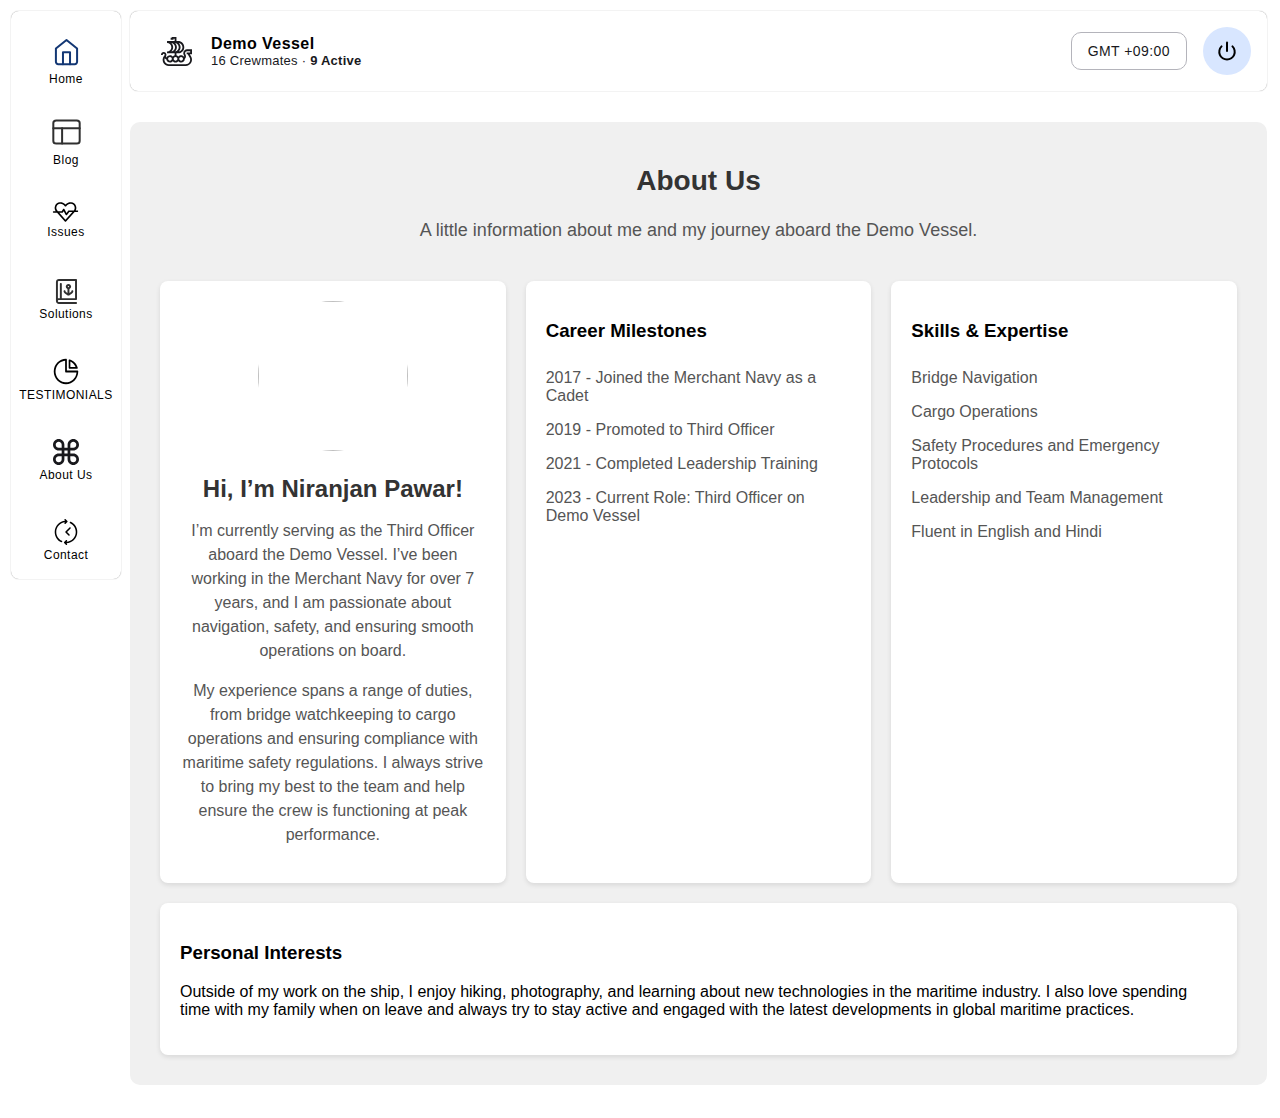
==== aboutMe.html @ b2aa326a "done" ====
<!DOCTYPE html>
<html lang="en">

<head>
    <meta charset="UTF-8">
    <meta name="viewport" content="width=device-width, initial-scale=1.0">
    <title>About Me - Ship Dashboard</title>
    <link rel="stylesheet" href="./css/index.css">
    <link rel="stylesheet" href="./css/headerBar.css">
    <link rel="stylesheet" href="./css/menuBar.css">
    <link rel="stylesheet" href="./css/content.css">
    <link rel="stylesheet" href="./css/aboutMe.css"> <!-- Add custom styles for About Me -->
</head>

<body>

    <div id="main">
        <!-- MenuBar will be injected here -->
        <div id="menuBarContainer"></div>

        <!-- Main Content -->
        <div id="mainBody">
            <!-- HeaderBar Component -->
            <div id="headerBar">
                <div id="aboutUser">
                    <img src="./img/ship.svg" id="shipIcon" />
                    <div>
                        <div id="title">Demo Vessel</div>
                        <div id="crewmates">16 Crewmates · <span>9 Active</span></div>
                    </div>
                </div>
                <div id="time-logout">
                    <div id="time">GMT +09:00</div>
                    <img src="./img/logoutBtn.svg" />
                </div>
            </div>

            <!-- About Me Content -->
            <div id="content">
                <div id="aboutMe">
                    <div id="aboutMeTitle">
                        <h2>About Us</h2>
                        <p>A little information about me and my journey aboard the Demo Vessel.</p>
                    </div>

                    <div id="aboutMeContainer">
                        <div class="aboutMeSection">
                            <img src="./img/niranjan.jpg" class="aboutMeImage" />
                            <div class="aboutMeInfo">
                                <h3>Hi, I’m Niranjan Pawar!</h3>
                                <p>I’m currently serving as the Third Officer aboard the Demo Vessel. I’ve been working
                                    in the Merchant Navy for over 7 years, and I am passionate about navigation, safety,
                                    and ensuring smooth operations on board.</p>
                                <p>My experience spans a range of duties, from bridge watchkeeping to cargo operations
                                    and ensuring compliance with maritime safety regulations. I always strive to bring
                                    my best to the team and help ensure the crew is functioning at peak performance.</p>
                            </div>
                        </div>

                        <div class="aboutMeSection">
                            <h3>Career Milestones</h3>
                            <ul>
                                <li>2017 - Joined the Merchant Navy as a Cadet</li>
                                <li>2019 - Promoted to Third Officer</li>
                                <li>2021 - Completed Leadership Training</li>
                                <li>2023 - Current Role: Third Officer on Demo Vessel</li>
                            </ul>
                        </div>

                        <div class="aboutMeSection">
                            <h3>Skills & Expertise</h3>
                            <ul>
                                <li>Bridge Navigation</li>
                                <li>Cargo Operations</li>
                                <li>Safety Procedures and Emergency Protocols</li>
                                <li>Leadership and Team Management</li>
                                <li>Fluent in English and Hindi</li>
                            </ul>
                        </div>

                        <div class="aboutMeSection">
                            <h3>Personal Interests</h3>
                            <p>Outside of my work on the ship, I enjoy hiking, photography, and learning about new
                                technologies in the maritime industry. I also love spending time with my family when on
                                leave and always try to stay active and engaged with the latest developments in global
                                maritime practices.</p>
                        </div>
                    </div>
                </div>
            </div>
        </div>
    </div>

    <script src="./app.js"></script>
</body>

</html>
---- css/index.css ----
body {
  margin: 0;
  font-family: -apple-system, BlinkMacSystemFont, 'Segoe UI', 'Roboto', 'Oxygen',
    'Ubuntu', 'Cantarell', 'Fira Sans', 'Droid Sans', 'Helvetica Neue',
    sans-serif;
  -webkit-font-smoothing: antialiased;
  -moz-osx-font-smoothing: grayscale;
}

#main {
  margin: 11px 13px 13px 11px;
  display: flex;
}

#mainBody {
  width: 100%;
  margin-left: 9px;
}
---- css/headerBar.css ----
#headerBar {
    height: 80px;
    box-shadow: 0px 0px 1px rgba(0, 0, 0, 0.48);
    border-radius: 8px;
    display: flex;
    align-items: center;
    justify-content: space-between;
}

#aboutUser {
    display: flex;
    align-items: center;
    justify-content: center;
    margin-left: 31px;
}

#shipIcon {
    margin-right: 19px;
}

#title {
    font-weight: 600;
    font-size: 16px;
    letter-spacing: 0.44px;
}

#crewmates {
    font-weight: 400;
    font-size: 13px;
    letter-spacing: 0.25px;
    color: #19191D;
}

#crewmates span {
    font-weight: 550;
}

#time-logout {
    display: flex;
    justify-content: center;
    align-items: center;
    margin-right: 16px;
}

#time {
    padding: 6.09px 16px;
    margin-right: 16px;
    color: #19191D;
    border: 1px solid #B4B4BB;
    border-radius: 10px;
    font-weight: 400;
    font-size: 14px;
    line-height: 24px;
    letter-spacing: 0.44px;
}
---- css/menuBar.css ----
#menuBar {
  text-align: center;
  background: #ffffff;
  box-shadow: 0px 0px 1px rgba(0, 0, 0, 0.48);
  border-radius: 8px;
  padding: 8px 6px 0px 6px;
}

.menus {
  margin: auto;
  height: 78px;
  width: 98px;
  margin: 2px auto;
  display: flex;
  justify-content: center;
  align-items: center;
  font-style: normal;
  font-weight: 500;
  font-size: 12px;
  letter-spacing: 0.44px;
  cursor: pointer;
}

.menus:hover {
  background: #d8e6ff;
  border-radius: 8px;
}

.menus a {
  text-decoration: none;
  color: #000000;
}

.homeMenu {
  background: #d8e6ff;
  border-radius: 8px;
}
---- css/content.css ----
#content {
    margin-top: 11px;
    display: flex;
    justify-content: space-between;
}
---- css/aboutMe.css ----
/* aboutMe.css */
#aboutMe {
  padding: 20px;
  background-color: #f0f0f0;
  border-radius: 10px;
  margin: 20px 0;
}

#aboutMeTitle {
  text-align: center;
  margin-bottom: 30px;
}

#aboutMeTitle h2 {
  font-size: 28px;
  color: #333;
  font-weight: bold;
}

#aboutMeTitle p {
  color: #555;
  font-size: 18px;
}

#aboutMeContainer {
  display: flex;
  flex-wrap: wrap;
  justify-content: space-around;
}

.aboutMeSection {
  background-color: white;
  padding: 20px;
  margin: 10px;
  border-radius: 8px;
  box-shadow: 0 2px 5px rgba(0, 0, 0, 0.1);
  width: 300px;
  flex-grow: 1;
}

.aboutMeImage {
  width: 150px;
  height: 150px;
  border-radius: 50%;
  margin-bottom: 20px;
  display: block;
  margin-left: auto;
  margin-right: auto;
}

.aboutMeInfo {
  text-align: center;
}

.aboutMeInfo h3 {
  font-size: 24px;
  color: #333;
  margin-bottom: 15px;
}

.aboutMeInfo p {
  font-size: 16px;
  color: #555;
  line-height: 1.5;
}

.aboutMeSection ul {
  list-style-type: none;
  padding: 0;
}

.aboutMeSection ul li {
  font-size: 16px;
  color: #555;
  padding: 8px 0;
}
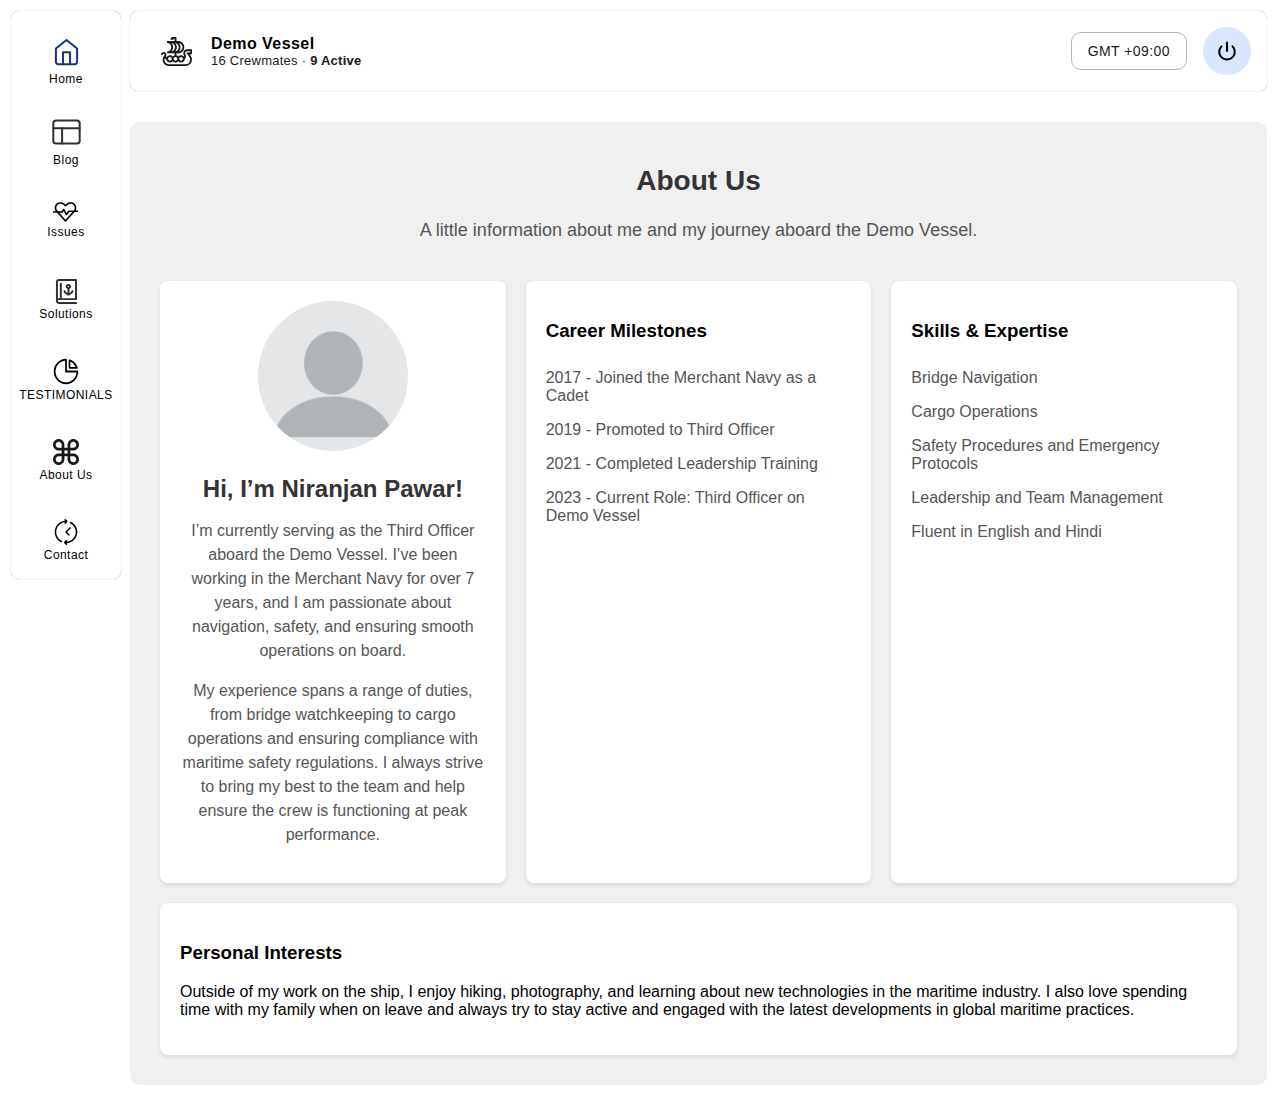
==== commit ae4ac787: "Update aboutMe.html to use a generic profile image" ====
--- a/aboutMe.html
+++ b/aboutMe.html
@@ -45,7 +45,7 @@
 
                     <div id="aboutMeContainer">
                         <div class="aboutMeSection">
-                            <img src="./img/niranjan.jpg" class="aboutMeImage" />
+                            <img src="./img/profile.webp" class="aboutMeImage" />
                             <div class="aboutMeInfo">
                                 <h3>Hi, I’m Niranjan Pawar!</h3>
                                 <p>I’m currently serving as the Third Officer aboard the Demo Vessel. I’ve been working
